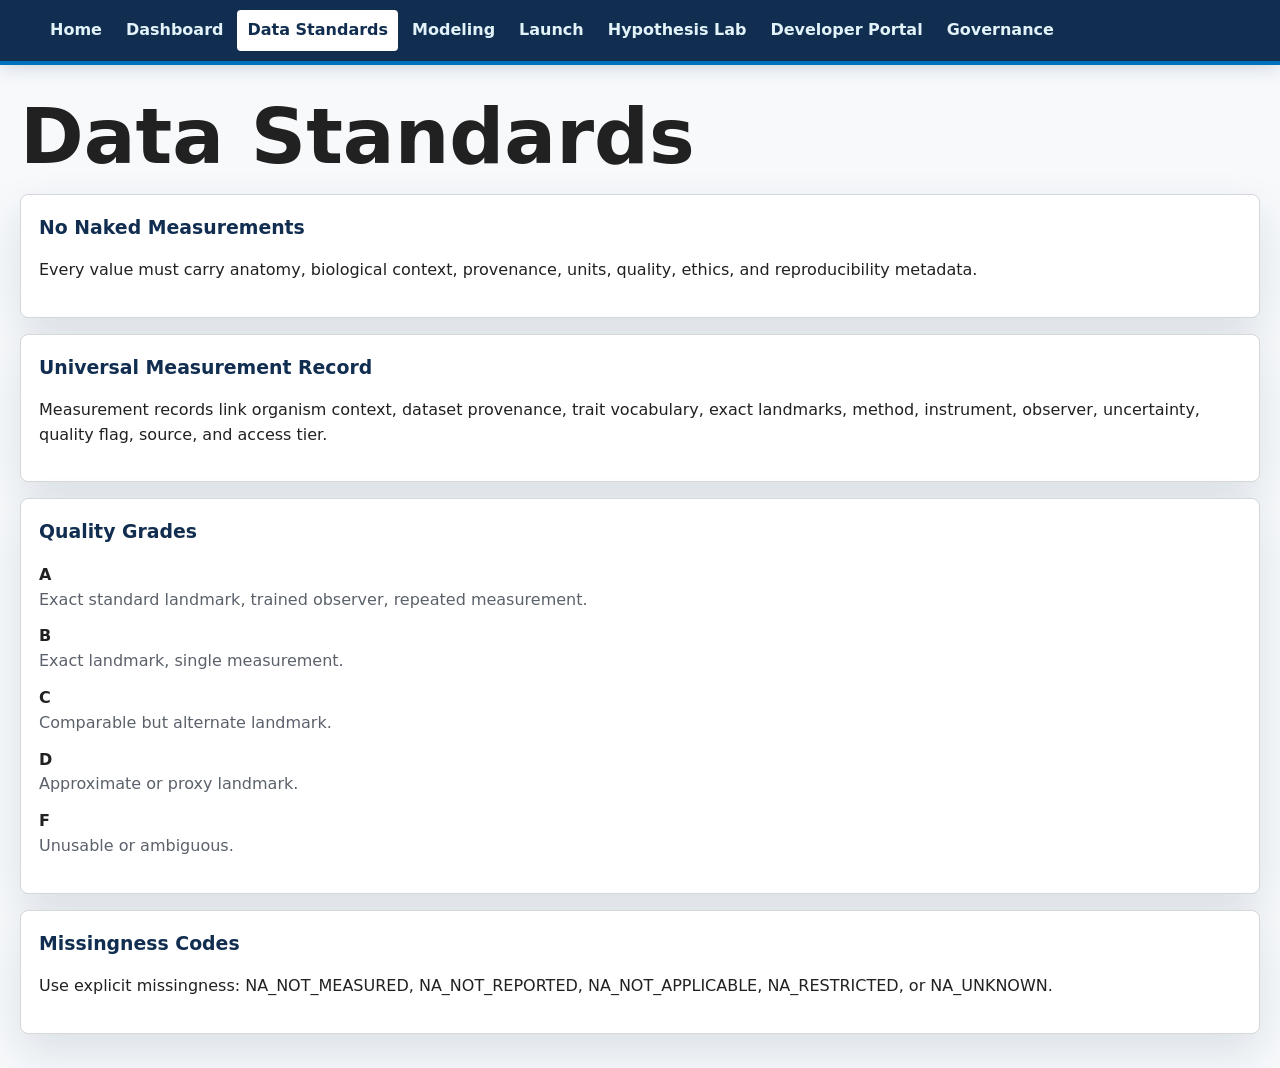
==== docs/data-standards.html @ dd377d5b "Build Developmental Manifold Atlas Pages app" ====
<!doctype html>
<html lang="en">
  <head>
    <meta charset="utf-8" />
    <meta name="viewport" content="width=device-width, initial-scale=1" />
    <title>Data Standards</title>
    <link rel="stylesheet" href="assets/styles.css" />
  </head>
  <body>
    <header class="site-header">
      <nav>
        <a href="index.html">Home</a>
        <a href="dashboard.html">Dashboard</a>
        <a href="data-standards.html" aria-current="page">Data Standards</a>
        <a href="modeling.html">Modeling</a>
        <a href="launch.html">Launch</a>
        <a href="hypotheses.html">Hypothesis Lab</a>
        <a href="developer.html">Developer Portal</a>
        <a href="governance.html">Governance</a>
      </nav>
    </header>
    <main class="narrow">
      <h1>Data Standards</h1>
      <section class="record">
        <h2>No Naked Measurements</h2>
        <p>Every value must carry anatomy, biological context, provenance, units, quality, ethics, and reproducibility metadata.</p>
      </section>
      <section class="record">
        <h2>Universal Measurement Record</h2>
        <p>Measurement records link organism context, dataset provenance, trait vocabulary, exact landmarks, method, instrument, observer, uncertainty, quality flag, source, and access tier.</p>
      </section>
      <section class="record">
        <h2>Quality Grades</h2>
        <dl>
          <dt>A</dt><dd>Exact standard landmark, trained observer, repeated measurement.</dd>
          <dt>B</dt><dd>Exact landmark, single measurement.</dd>
          <dt>C</dt><dd>Comparable but alternate landmark.</dd>
          <dt>D</dt><dd>Approximate or proxy landmark.</dd>
          <dt>F</dt><dd>Unusable or ambiguous.</dd>
        </dl>
      </section>
      <section class="record">
        <h2>Missingness Codes</h2>
        <p>Use explicit missingness: NA_NOT_MEASURED, NA_NOT_REPORTED, NA_NOT_APPLICABLE, NA_RESTRICTED, or NA_UNKNOWN.</p>
      </section>
    </main>
  </body>
</html>
---- docs/assets/styles.css ----
:root {
  color-scheme: light;
  --ink: #212121;
  --muted: #5b616b;
  --line: #d6d7d9;
  --paper: #f7f9fb;
  --surface: #ffffff;
  --surface-blue: #e1f3f8;
  --band: #dce4ef;
  --primary: #0071bc;
  --primary-dark: #205493;
  --primary-deep: #112e51;
  --cyan: #02bfe7;
  --gold: #fdb81e;
  --success: #2e8540;
  --warning: #f9c642;
  --danger: #cd2026;
  --shadow: 0 18px 45px rgba(17, 46, 81, 0.12);
}

* {
  box-sizing: border-box;
}

body {
  margin: 0;
  font-family: Inter, ui-sans-serif, system-ui, -apple-system, BlinkMacSystemFont, "Segoe UI", sans-serif;
  color: var(--ink);
  background: var(--paper);
  line-height: 1.55;
}

.site-header {
  position: sticky;
  top: 0;
  z-index: 10;
  background: var(--primary-deep);
  border-bottom: 4px solid var(--primary);
  box-shadow: 0 2px 18px rgba(17, 46, 81, 0.18);
}

nav {
  max-width: 1240px;
  margin: 0 auto;
  display: flex;
  gap: 4px;
  padding: 10px 20px;
  overflow-x: auto;
}

a {
  color: var(--primary);
  text-decoration: none;
  font-weight: 700;
}

nav a {
  color: #e1f3f8;
  padding: 8px 10px;
  border-radius: 4px;
  white-space: nowrap;
}

nav a[aria-current="page"],
nav a:hover {
  background: #ffffff;
  color: var(--primary-deep);
}

.hero {
  min-height: 68vh;
  display: flex;
  align-items: end;
  padding: 86px 24px 66px;
  background:
    linear-gradient(115deg, rgba(17, 46, 81, 0.95), rgba(0, 113, 188, 0.72)),
    url("data:image/svg+xml,%3Csvg xmlns='http://www.w3.org/2000/svg' viewBox='0 0 1400 900'%3E%3Crect width='1400' height='900' fill='%23dce4ef'/%3E%3Cg fill='none' stroke='%23ffffff' stroke-opacity='.65'%3E%3Cpath d='M-40 720 C 220 520, 380 600, 620 390 S 1030 140, 1460 280' stroke-width='8'/%3E%3Cpath d='M-80 540 C 190 410, 430 460, 690 270 S 1090 80, 1510 150' stroke-width='3'/%3E%3Cpath d='M20 820 C 310 700, 530 720, 820 530 S 1180 340, 1460 400' stroke-width='5'/%3E%3C/g%3E%3Cg fill='%23fdb81e' fill-opacity='.9'%3E%3Ccircle cx='260' cy='504' r='7'/%3E%3Ccircle cx='620' cy='390' r='7'/%3E%3Ccircle cx='948' cy='206' r='7'/%3E%3Ccircle cx='1110' cy='354' r='7'/%3E%3Ccircle cx='760' cy='570' r='7'/%3E%3C/g%3E%3C/svg%3E");
  background-size: cover;
  background-position: center;
  color: white;
}

.hero > div {
  max-width: 980px;
  margin: 0 auto;
  width: 100%;
}

.eyebrow,
.kicker {
  text-transform: uppercase;
  letter-spacing: 0;
  font-size: 0.78rem;
  font-weight: 850;
}

.kicker {
  color: var(--primary-dark);
}

h1 {
  font-size: clamp(2.25rem, 6vw, 5rem);
  line-height: 1;
  margin: 0 0 18px;
  letter-spacing: 0;
}

h2 {
  font-size: 1.18rem;
  margin: 0 0 8px;
  color: var(--primary-deep);
}

h3 {
  margin: 0 0 6px;
  font-size: 1rem;
  color: var(--primary-deep);
}

.hero p {
  max-width: 790px;
  font-size: 1.12rem;
}

.band {
  background: var(--band);
  padding: 42px 24px;
}

.grid {
  max-width: 1120px;
  margin: 0 auto;
  display: grid;
  grid-template-columns: repeat(3, minmax(0, 1fr));
  gap: 24px;
}

.narrow,
.app-shell {
  width: min(1240px, calc(100% - 40px));
  margin: 34px auto;
}

.app-hero {
  display: grid;
  grid-template-columns: minmax(0, 1.5fr) minmax(320px, 0.8fr);
  gap: 22px;
  align-items: stretch;
  margin-bottom: 22px;
}

.mission-panel,
.readiness-panel,
.metric,
.record,
.list-panel,
.app-card,
.timeline-item {
  border: 1px solid var(--line);
  border-radius: 8px;
  background: var(--surface);
  box-shadow: var(--shadow);
}

.mission-panel {
  padding: 28px;
  background: linear-gradient(135deg, #ffffff 0%, #e1f3f8 100%);
  border-top: 6px solid var(--primary);
}

.mission-panel h1 {
  color: var(--primary-deep);
}

.mission-panel p {
  max-width: 830px;
  color: var(--muted);
  font-size: 1.05rem;
}

.readiness-panel {
  padding: 22px;
  background: var(--primary-deep);
  color: white;
  border-color: var(--primary-deep);
}

.readiness-panel h2,
.readiness-panel h3 {
  color: white;
}

.readiness-list {
  display: grid;
  gap: 10px;
  margin-top: 18px;
}

.readiness-row {
  display: flex;
  justify-content: space-between;
  gap: 12px;
  padding: 10px 0;
  border-top: 1px solid rgba(255, 255, 255, 0.2);
}

.status-pill,
.tag {
  display: inline-flex;
  align-items: center;
  min-height: 24px;
  padding: 3px 9px;
  border-radius: 999px;
  font-size: 0.78rem;
  font-weight: 800;
  white-space: nowrap;
}

.status-pill {
  background: var(--gold);
  color: #332400;
}

.tag {
  background: var(--surface-blue);
  color: var(--primary-deep);
}

.toolbar {
  display: flex;
  justify-content: space-between;
  align-items: center;
  gap: 12px;
  margin: 22px 0 14px;
}

.toolbar h2 {
  margin: 0;
}

.metrics {
  display: grid;
  grid-template-columns: repeat(5, minmax(0, 1fr));
  gap: 14px;
}

.metric {
  min-height: 112px;
  padding: 16px;
  box-shadow: none;
  border-top: 4px solid var(--primary);
}

.metric span {
  display: block;
  min-height: 36px;
  color: var(--muted);
  font-size: 0.82rem;
  font-weight: 750;
}

.metric strong {
  display: block;
  font-size: clamp(1.8rem, 4vw, 2.45rem);
  color: var(--primary-deep);
  line-height: 1;
}

.app-grid {
  display: grid;
  grid-template-columns: repeat(12, minmax(0, 1fr));
  gap: 16px;
}

.span-4 {
  grid-column: span 4;
}

.span-6 {
  grid-column: span 6;
}

.span-8 {
  grid-column: span 8;
}

.span-12 {
  grid-column: span 12;
}

.app-card,
.record,
.list-panel {
  padding: 18px;
  margin: 16px 0;
}

.app-card {
  margin: 0;
  box-shadow: none;
}

.app-card header {
  display: flex;
  justify-content: space-between;
  align-items: start;
  gap: 12px;
  margin-bottom: 12px;
}

.data-list {
  display: grid;
  gap: 8px;
  padding: 0;
  margin: 0;
  list-style: none;
}

.data-list li {
  display: flex;
  justify-content: space-between;
  gap: 14px;
  padding: 9px 0;
  border-top: 1px solid var(--line);
}

.data-list strong {
  color: var(--primary-deep);
}

.evidence-ladder {
  display: grid;
  grid-template-columns: repeat(6, 1fr);
  gap: 8px;
}

.evidence-step {
  border: 1px solid var(--line);
  border-radius: 6px;
  padding: 10px;
  background: #f7f9fb;
  min-height: 92px;
}

.evidence-step.active {
  border-color: var(--primary);
  background: var(--surface-blue);
}

.evidence-step strong {
  color: var(--primary-deep);
}

.pipeline {
  display: grid;
  grid-template-columns: repeat(5, minmax(0, 1fr));
  gap: 10px;
}

.pipeline div {
  border-left: 4px solid var(--primary);
  background: #f7f9fb;
  padding: 10px;
  border-radius: 4px;
}

.timeline {
  display: grid;
  gap: 10px;
}

.timeline-item {
  display: grid;
  grid-template-columns: 110px 1fr auto;
  gap: 14px;
  align-items: center;
  padding: 12px 14px;
  box-shadow: none;
}

dt {
  font-weight: 800;
}

dd {
  margin: 0 0 12px;
  color: var(--muted);
}

pre {
  overflow-x: auto;
  background: var(--primary-deep);
  color: #f7fbff;
  border-radius: 8px;
  padding: 16px;
}

@media (max-width: 980px) {
  .app-hero,
  .grid,
  .metrics,
  .pipeline,
  .evidence-ladder {
    grid-template-columns: 1fr;
  }

  .span-4,
  .span-6,
  .span-8,
  .span-12 {
    grid-column: span 12;
  }

  .timeline-item {
    grid-template-columns: 1fr;
  }
}

@media (max-width: 780px) {
  nav {
    gap: 2px;
  }

  .narrow,
  .app-shell {
    width: min(100% - 24px, 1240px);
  }
}
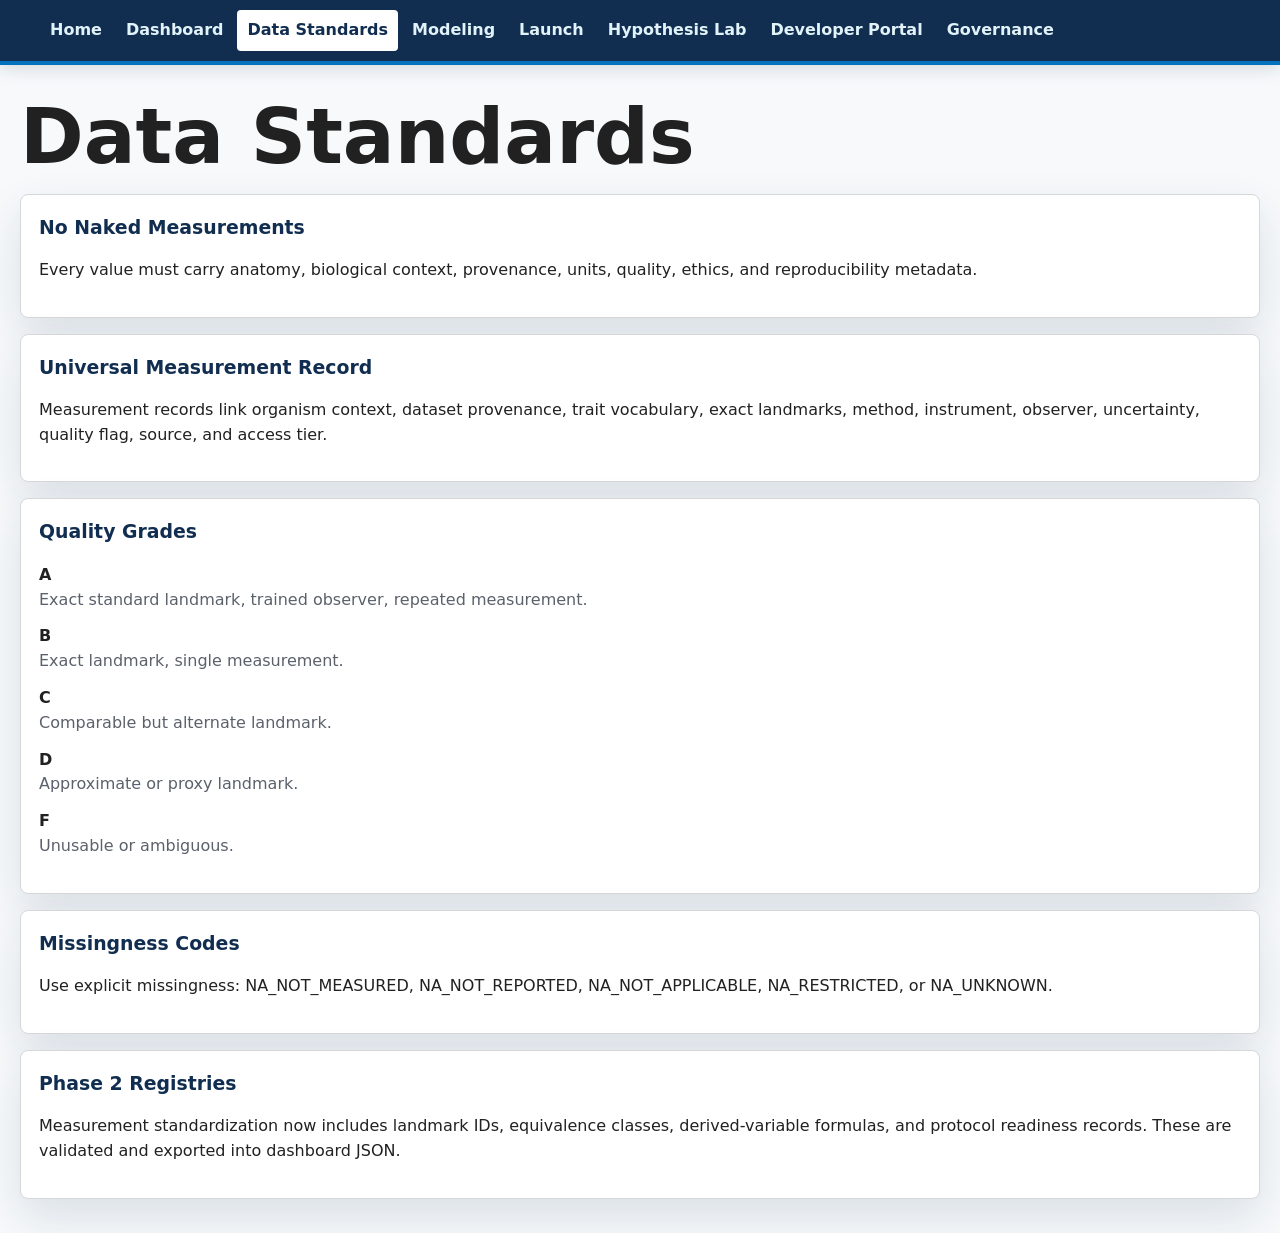
==== commit 7d6d1d13: "Enter phase two measurement standardization" ====
--- a/docs/data-standards.html
+++ b/docs/data-standards.html
@@ -43,6 +43,10 @@
         <h2>Missingness Codes</h2>
         <p>Use explicit missingness: NA_NOT_MEASURED, NA_NOT_REPORTED, NA_NOT_APPLICABLE, NA_RESTRICTED, or NA_UNKNOWN.</p>
       </section>
+      <section class="record">
+        <h2>Phase 2 Registries</h2>
+        <p>Measurement standardization now includes landmark IDs, equivalence classes, derived-variable formulas, and protocol readiness records. These are validated and exported into dashboard JSON.</p>
+      </section>
     </main>
   </body>
 </html>
